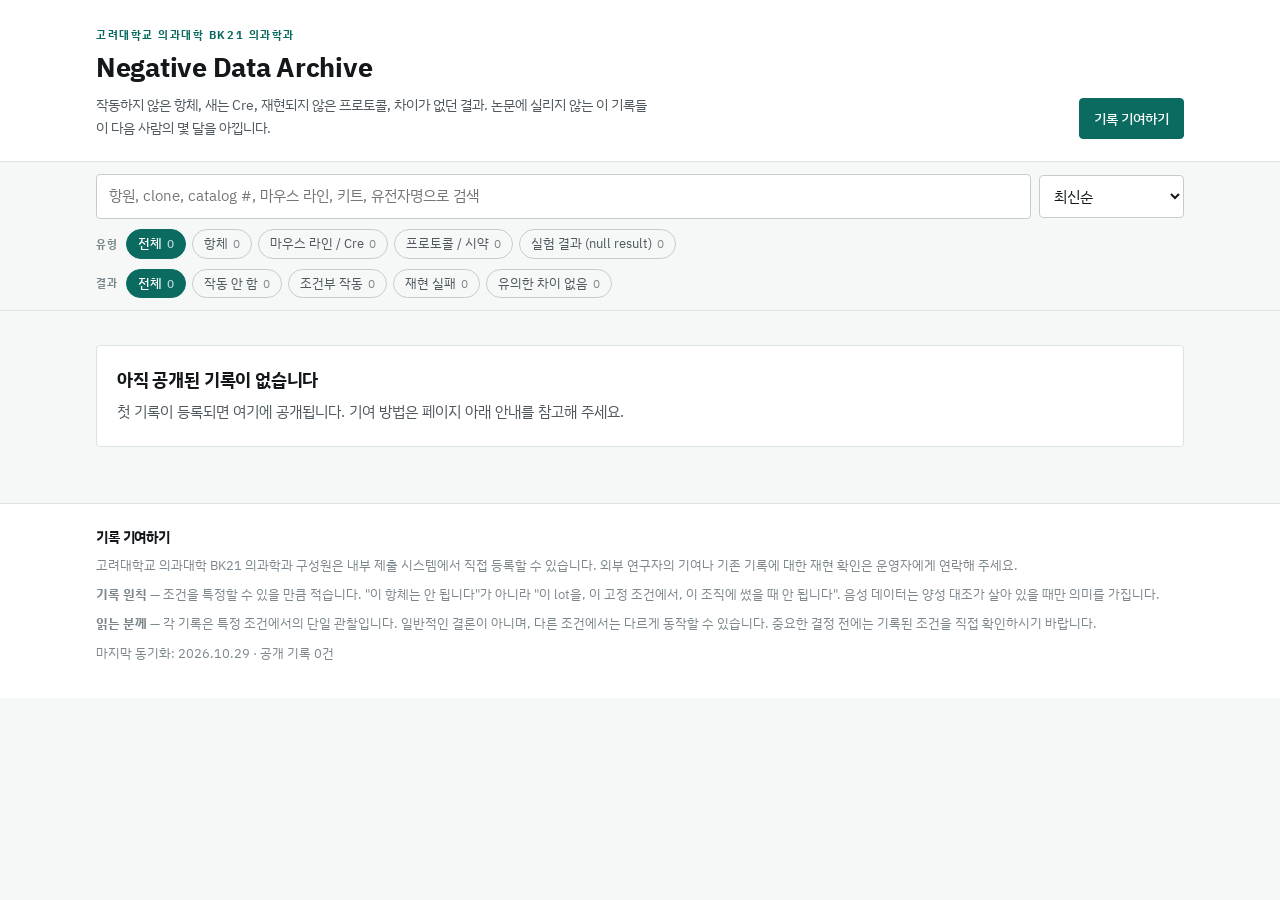
==== docs/index.html @ 5bdd2f7e "Add negative data archive: submission app, public site, sync script 고려대 의과대학 BK21 의과학과 음성 데이터 아카이브의 " ====
<!doctype html>
<html lang="ko">
<head>
<meta charset="utf-8">
<meta name="viewport" content="width=device-width,initial-scale=1,viewport-fit=cover">
<title>Negative Data Archive — 고려대학교 의과대학 BK21 의과학과</title>
<meta name="description" content="작동하지 않은 항체, 새는 Cre 라인, 재현되지 않은 프로토콜, 유의한 차이가 없던 결과. 논문에 실리지 않는 생명과학 음성 데이터를 조건과 함께 공개 기록합니다.">
<meta property="og:title" content="Negative Data Archive">
<meta property="og:description" content="논문에 실리지 않는 생명과학 음성 데이터를 조건과 함께 공개 기록합니다. 고려대학교 의과대학 BK21 의과학과.">
<meta property="og:type" content="website">
<link rel="icon" href="data:image/svg+xml,%3Csvg xmlns='http://www.w3.org/2000/svg' viewBox='0 0 32 32'%3E%3Crect width='32' height='32' rx='5' fill='%230C6B61'/%3E%3Cpath d='M8 11h16M8 16h16M8 21h9' stroke='white' stroke-width='2.4' stroke-linecap='round'/%3E%3C/svg%3E">
<link rel="preconnect" href="https://fonts.gstatic.com" crossorigin>
<link rel="stylesheet" href="https://fonts.googleapis.com/css2?family=IBM+Plex+Mono:wght@400;500&family=IBM+Plex+Sans+KR:wght@400;500;700&display=swap">
<style>
/* Layout: sticky filter rail over a dense record index; a record detail
   replaces the index in place and owns a #hash so it can be cited. */
:root{
  --paper:#F6F8F8; --surface:#FFFFFF; --surface-2:#EFF3F3;
  --ink:#14181B; --ink-2:#4E585E; --ink-3:#7C878D;
  --line:#DCE3E4; --line-2:#C3CDCF;
  --accent:#0C6B61; --accent-ink:#FFFFFF; --accent-soft:#E0EFEC;
  --o-dead:#AE3119; --o-cond:#9A6500; --o-repro:#65479A; --o-nodiff:#36689E;
  --o-dead-soft:#F7E6E2; --o-cond-soft:#F7EEDC; --o-repro-soft:#EDE8F7; --o-nodiff-soft:#E3ECF5;
  --sans:"IBM Plex Sans KR","Apple SD Gothic Neo","Noto Sans KR",system-ui,sans-serif;
  --mono:"IBM Plex Mono",ui-monospace,SFMono-Regular,Menlo,monospace;
  --gut-l:max(16px,env(safe-area-inset-left,0px));
  --gut-r:max(16px,env(safe-area-inset-right,0px));
  color-scheme:light;
}
@media (prefers-color-scheme: dark){
  :root:not([data-theme="light"]){
    --paper:#111517; --surface:#181D1F; --surface-2:#1F2528;
    --ink:#E7ECED; --ink-2:#9BA6AB; --ink-3:#77838A;
    --line:#2A3135; --line-2:#3A4348;
    --accent:#4FB5A6; --accent-ink:#0B1A18; --accent-soft:#16312D;
    --o-dead:#E5836C; --o-cond:#D4A449; --o-repro:#A890DD; --o-nodiff:#79A9DB;
    --o-dead-soft:#32201C; --o-cond-soft:#302715; --o-repro-soft:#272036; --o-nodiff-soft:#1C2731;
    color-scheme:dark;
  }
}
:root[data-theme="dark"]{
  --paper:#111517; --surface:#181D1F; --surface-2:#1F2528;
  --ink:#E7ECED; --ink-2:#9BA6AB; --ink-3:#77838A;
  --line:#2A3135; --line-2:#3A4348;
  --accent:#4FB5A6; --accent-ink:#0B1A18; --accent-soft:#16312D;
  --o-dead:#E5836C; --o-cond:#D4A449; --o-repro:#A890DD; --o-nodiff:#79A9DB;
  --o-dead-soft:#32201C; --o-cond-soft:#302715; --o-repro-soft:#272036; --o-nodiff-soft:#1C2731;
  color-scheme:dark;
}

*{box-sizing:border-box}
html,body{margin:0}
img{max-width:100%}
[hidden]{display:none!important}
body{
  background:var(--paper); color:var(--ink);
  font-family:var(--sans); font-size:15px; line-height:1.65;
  -webkit-font-smoothing:antialiased;
}
h1,h2,h3{margin:0;text-wrap:balance;line-height:1.3;font-weight:700;letter-spacing:-0.01em}
p{margin:0}
button,input,select{font:inherit;color:inherit}
a{color:var(--accent)}
:focus-visible{outline:2px solid var(--accent);outline-offset:2px;border-radius:3px}
.wrap{width:100%;max-width:1120px;margin-inline:auto;padding-left:var(--gut-l);padding-right:var(--gut-r)}
.mono{font-family:var(--mono);font-size:0.92em;letter-spacing:-0.01em}
.tnum{font-variant-numeric:tabular-nums}

.masthead{background:var(--surface);border-bottom:1px solid var(--line)}
.masthead .wrap{padding-block:26px 22px;display:flex;flex-wrap:wrap;gap:18px;align-items:flex-end;justify-content:space-between}
.brand{min-width:0;max-width:62ch}
.eyebrow{font-size:11px;letter-spacing:0.14em;text-transform:uppercase;color:var(--accent);font-weight:700}
.masthead h1{font-size:27px;margin-top:6px}
.tagline{color:var(--ink-2);font-size:14px;margin-top:8px}
.mast-actions{display:flex;gap:8px;flex-wrap:wrap;align-items:center}

.btn{border:1px solid var(--line-2);background:var(--surface);color:var(--ink);
  padding:8px 14px;border-radius:4px;cursor:pointer;font-weight:500;font-size:14px;
  text-decoration:none;display:inline-block;transition:background .12s ease}
.btn:hover{background:var(--surface-2)}
.btn-primary{background:var(--accent);border-color:var(--accent);color:var(--accent-ink)}
.btn-primary:hover{filter:brightness(1.08);background:var(--accent)}

.toolbar{position:sticky;top:0;z-index:30;background:var(--paper);border-bottom:1px solid var(--line)}
.toolbar .wrap{padding-block:12px}
.search-row{display:flex;gap:8px;align-items:center}
#q{flex:1;min-width:0;padding:9px 12px;border:1px solid var(--line-2);border-radius:4px;background:var(--surface)}
#sort{padding:9px 10px;border:1px solid var(--line-2);border-radius:4px;background:var(--surface)}
.chiprow{display:flex;gap:6px;flex-wrap:wrap;margin-top:10px;align-items:center}
.chiprow .rowlabel{font-size:11px;letter-spacing:.1em;text-transform:uppercase;color:var(--ink-3);font-weight:700;margin-right:2px}
.chip{border:1px solid var(--line-2);background:transparent;color:var(--ink-2);
  padding:4px 11px;border-radius:999px;cursor:pointer;font-size:13px;line-height:1.5}
.chip[aria-pressed="true"]{background:var(--accent);border-color:var(--accent);color:var(--accent-ink);font-weight:500}
.chip .n{font-variant-numeric:tabular-nums;opacity:.7;margin-left:5px;font-size:12px}

main{padding-block:22px 56px}
.counts{color:var(--ink-3);font-size:13px;margin-bottom:12px}
.list{list-style:none;margin:0;padding:0;display:grid;gap:10px}
.card{position:relative;background:var(--surface);border:1px solid var(--line);
  border-radius:4px;padding:14px 16px 14px 20px;cursor:pointer;min-width:0;transition:border-color .12s ease}
.card:hover{border-color:var(--line-2)}
.card::before{content:"";position:absolute;left:0;top:-1px;bottom:-1px;width:4px;border-radius:4px 0 0 4px;background:var(--stripe,var(--line-2))}
.card-top{display:flex;gap:10px;align-items:baseline;flex-wrap:wrap}
.card h3{font-size:16px;min-width:0;flex:1}
.card .summary{color:var(--ink-2);font-size:14px;margin-top:6px;min-width:0}
.meta{display:flex;gap:8px;flex-wrap:wrap;align-items:center;margin-top:10px;font-size:12.5px;color:var(--ink-3)}
.meta .sep{color:var(--line-2)}
.tag{background:var(--surface-2);border:1px solid var(--line);border-radius:3px;padding:1px 7px;font-size:12px;color:var(--ink-2)}
.badge{font-size:12px;font-weight:500;padding:2px 9px;border-radius:3px;white-space:nowrap}
.b-type{background:var(--surface-2);color:var(--ink-2);border:1px solid var(--line)}
.o-dead{background:var(--o-dead-soft);color:var(--o-dead)}
.o-cond{background:var(--o-cond-soft);color:var(--o-cond)}
.o-repro{background:var(--o-repro-soft);color:var(--o-repro)}
.o-nodiff{background:var(--o-nodiff-soft);color:var(--o-nodiff)}
.confirms{color:var(--accent);font-weight:500}

.panel{background:var(--surface);border:1px solid var(--line);border-radius:4px;padding:22px 20px}
.panel h2{font-size:18px}
.panel p{color:var(--ink-2);margin-top:8px;max-width:62ch}

.detail{max-width:860px}
.backlink{background:none;border:0;color:var(--accent);cursor:pointer;padding:0;font-size:14px;font-weight:500;margin-bottom:14px}
.detail h2{font-size:23px;margin-top:10px}
.detail-badges{display:flex;gap:8px;flex-wrap:wrap;align-items:center}
.lede{font-size:16px;margin-top:14px;background:var(--accent-soft);border-left:3px solid var(--accent);padding:12px 14px;border-radius:0 3px 3px 0}
.dl{display:grid;grid-template-columns:minmax(120px,170px) 1fr;margin:0;border-top:1px solid var(--line)}
.dl>dt{padding:9px 12px 9px 0;border-bottom:1px solid var(--line);color:var(--ink-3);font-size:13px;font-weight:500}
.dl>dd{padding:9px 0 9px 12px;border-bottom:1px solid var(--line);margin:0;min-width:0;overflow-wrap:anywhere;white-space:pre-wrap}
.sec{margin-top:26px}
.sec h3{font-size:13px;letter-spacing:.1em;text-transform:uppercase;color:var(--ink-3);margin-bottom:10px}
.prose{white-space:pre-wrap;overflow-wrap:anywhere}
.shots{display:grid;gap:12px;grid-template-columns:repeat(auto-fit,minmax(220px,1fr))}
.shot{border:1px solid var(--line);border-radius:3px;overflow:hidden;background:var(--surface-2);min-width:0}
.shot img{display:block;width:100%;height:auto;max-height:520px;object-fit:contain;background:var(--surface-2)}
.shot figcaption{padding:7px 10px;font-size:12.5px;color:var(--ink-2);border-top:1px solid var(--line)}
.confirm-list{list-style:none;margin:0;padding:0;display:grid;gap:8px}
.confirm-list li{border:1px solid var(--line);border-radius:3px;padding:9px 12px;background:var(--surface);font-size:14px}
.confirm-list .who{color:var(--ink-3);font-size:12.5px}
.cite{background:var(--surface-2);border:1px solid var(--line);border-radius:3px;padding:11px 13px;font-family:var(--mono);font-size:12.5px;overflow-wrap:anywhere;color:var(--ink-2)}
.detail-actions{display:flex;gap:8px;flex-wrap:wrap;margin-top:26px;padding-top:18px;border-top:1px solid var(--line)}

footer{border-top:1px solid var(--line);background:var(--surface)}
footer .wrap{padding-block:24px 34px;font-size:13px;color:var(--ink-3)}
footer p+p{margin-top:8px}
footer h2{font-size:14px;color:var(--ink);margin-bottom:8px}
.skel{height:76px;border-radius:4px;background:var(--surface);border:1px solid var(--line)}
.notice{border:1px solid var(--line);border-left:3px solid var(--o-cond);background:var(--surface);border-radius:0 3px 3px 0;padding:11px 14px;font-size:13.5px;color:var(--ink-2);margin-bottom:16px}

@media (max-width:620px){
  .masthead h1{font-size:22px}
  .dl{grid-template-columns:1fr}
  .dl>dt{padding-bottom:0;border-bottom:0}
  .dl>dd{padding-left:0;padding-top:2px}
}
@media (prefers-reduced-motion: reduce){*{transition:none!important}}
</style>
</head>
<body>

<header class="masthead">
  <div class="wrap">
    <div class="brand">
      <div class="eyebrow">고려대학교 의과대학 BK21 의과학과</div>
      <h1>Negative Data Archive</h1>
      <p class="tagline">작동하지 않은 항체, 새는 Cre, 재현되지 않은 프로토콜, 차이가 없던 결과. 논문에 실리지 않는 이 기록들이 다음 사람의 몇 달을 아낍니다.</p>
    </div>
    <div class="mast-actions">
      <a class="btn btn-primary" id="contribute" href="#contribute-info">기록 기여하기</a>
    </div>
  </div>
</header>

<div class="toolbar" id="toolbar">
  <div class="wrap">
    <div class="search-row">
      <input id="q" type="search" placeholder="항원, clone, catalog #, 마우스 라인, 키트, 유전자명으로 검색" autocomplete="off">
      <select id="sort" aria-label="정렬">
        <option value="new">최신순</option>
        <option value="confirm">재현 확인 많은 순</option>
        <option value="title">제목순</option>
      </select>
    </div>
    <div class="chiprow" id="type-chips"><span class="rowlabel">유형</span></div>
    <div class="chiprow" id="outcome-chips"><span class="rowlabel">결과</span></div>
  </div>
</div>

<main>
  <div class="wrap">
    <section id="view-browse">
      <div id="notice-slot"></div>
      <p class="counts" id="counts"></p>
      <ul class="list" id="list"><li class="skel"></li><li class="skel"></li><li class="skel"></li></ul>
      <div id="empty" hidden></div>
    </section>
    <section id="view-detail" class="detail" hidden></section>
  </div>
</main>

<footer>
  <div class="wrap" id="contribute-info">
    <h2>기록 기여하기</h2>
    <p>고려대학교 의과대학 BK21 의과학과 구성원은 내부 제출 시스템에서 직접 등록할 수 있습니다. 외부 연구자의 기여나 기존 기록에 대한 재현 확인은 운영자에게 연락해 주세요.</p>
    <p><strong>기록 원칙</strong> — 조건을 특정할 수 있을 만큼 적습니다. "이 항체는 안 됩니다"가 아니라 "이 lot을, 이 고정 조건에서, 이 조직에 썼을 때 안 됩니다". 음성 데이터는 양성 대조가 살아 있을 때만 의미를 가집니다.</p>
    <p><strong>읽는 분께</strong> — 각 기록은 특정 조건에서의 단일 관찰입니다. 일반적인 결론이 아니며, 다른 조건에서는 다르게 동작할 수 있습니다. 중요한 결정 전에는 기록된 조건을 직접 확인하시기 바랍니다.</p>
    <p id="synced"></p>
  </div>
</footer>

<script>
"use strict";

/* Field schema. Must stay in step with the submission app; the sync script
   writes records straight through, so a field added there appears here only
   once its label is listed below. */

const OUTCOMES = {
  dead:   { label: "작동 안 함",      cls: "o-dead",   stripe: "var(--o-dead)" },
  cond:   { label: "조건부 작동",     cls: "o-cond",   stripe: "var(--o-cond)" },
  repro:  { label: "재현 실패",       cls: "o-repro",  stripe: "var(--o-repro)" },
  nodiff: { label: "유의한 차이 없음", cls: "o-nodiff", stripe: "var(--o-nodiff)" },
};

const TYPES = {
  antibody: { label: "항체", fields: [
    ["target", "표적 항원 / 단백질"], ["vendor", "제조사"], ["catalog", "Catalog #", 1],
    ["clone", "Clone", 1], ["lot", "Lot #", 1], ["hostIso", "Host / Isotype"],
    ["conjugate", "Conjugate / Fluorophore"], ["application", "적용 (Application)"],
    ["dilution", "시험한 희석배수", 1], ["fixation", "고정 조건"],
    ["retrieval", "항원 부활 (Antigen retrieval)"], ["block", "Blocking / Permeabilization"],
    ["posControl", "양성 대조"],
  ]},
  mouse: { label: "마우스 라인 / Cre", fields: [
    ["lineName", "라인 통칭"], ["nomenclature", "공식 명명 (Nomenclature)", 1], ["stockId", "Stock / MGI ID", 1],
    ["background", "배경 계통"], ["driver", "Driver 종류"], ["reporter", "교배한 Reporter / floxed allele"],
    ["induction", "유도 조건"], ["efficiency", "Recombination 효율"], ["leak", "Leaky 발현 부위 / 시점"],
    ["genotyping", "유전형 판정 문제"], ["pheno", "배경 표현형"],
  ]},
  protocol: { label: "프로토콜 / 시약", fields: [
    ["procedure", "프로토콜 / 수기 이름"], ["kitVendor", "키트 / 시약 제조사"], ["kitCatalog", "Catalog / Lot #", 1],
    ["sourceRef", "따른 원 프로토콜 출처"], ["failedStep", "실패한 단계"],
    ["conditions", "시험한 조건 범위"], ["alternative", "대안 / 해결 조건"],
  ]},
  null_result: { label: "실험 결과 (null result)", fields: [
    ["hypothesis", "검정한 가설"], ["model", "모델 / 계통"], ["intervention", "처치 / 비교군"],
    ["readout", "측정 지표 / 방법"], ["groups", "군 구성과 n수", 1], ["statTest", "통계 검정"],
    ["statResult", "검정 결과", 1], ["powerNote", "검정력 / 해석상 한계"],
  ]},
};

const COMMON = [["species", "종 / 세포"], ["tissue", "조직 / 시료"]];

const state = { records: [], ready: false, q: "", type: "all", outcome: "all", sort: "new", current: null };

const $ = (s, r = document) => r.querySelector(s);
const el = (tag, cls, text) => {
  const n = document.createElement(tag);
  if (cls) n.className = cls;
  if (text != null) n.textContent = text;
  return n;
};
function fmtDate(iso) {
  if (!iso) return "";
  const d = new Date(iso);
  if (isNaN(d)) return "";
  return d.getFullYear() + "." + String(d.getMonth() + 1).padStart(2, "0") + "." + String(d.getDate()).padStart(2, "0");
}

buildChips();
wireToolbar();
load();

async function load() {
  try {
    const res = await fetch("data/records.json", { cache: "no-cache" });
    if (!res.ok) throw new Error("HTTP " + res.status);
    const payload = await res.json();
    state.records = Array.isArray(payload.records) ? payload.records : [];
    state.ready = true;
    if (payload.generatedAt) {
      $("#synced").textContent = "마지막 동기화: " + fmtDate(payload.generatedAt) + " · 공개 기록 " + state.records.length + "건";
    }
    render();
    openFromHash();
  } catch (e) {
    state.ready = true;
    state.records = [];
    render();
    const slot = $("#notice-slot");
    slot.innerHTML = "";
    slot.appendChild(el("div", "notice", "기록을 불러오지 못했습니다. 잠시 후 새로고침해 주세요."));
  }
}

function buildChips() {
  const mk = (row, key, val, label) => {
    const b = el("button", "chip");
    b.type = "button";
    b.dataset.key = key;
    b.dataset.val = val;
    b.setAttribute("aria-pressed", String(val === "all"));
    b.appendChild(el("span", null, label));
    b.appendChild(el("span", "n", ""));
    row.appendChild(b);
  };
  mk($("#type-chips"), "type", "all", "전체");
  Object.keys(TYPES).forEach((k) => mk($("#type-chips"), "type", k, TYPES[k].label));
  mk($("#outcome-chips"), "outcome", "all", "전체");
  Object.keys(OUTCOMES).forEach((k) => mk($("#outcome-chips"), "outcome", k, OUTCOMES[k].label));
}

function wireToolbar() {
  $("#q").addEventListener("input", (e) => { state.q = e.target.value.trim().toLowerCase(); render(); });
  $("#sort").addEventListener("change", (e) => { state.sort = e.target.value; render(); });
  document.addEventListener("click", (e) => {
    const chip = e.target.closest(".chip");
    if (!chip) return;
    state[chip.dataset.key] = chip.dataset.val;
    closeDetail();
    render();
  });
  window.addEventListener("hashchange", openFromHash);
}

function haystack(r) {
  if (r._hay) return r._hay;
  const parts = [];
  Object.keys(r).forEach((k) => {
    if (k === "images" || k === "_hay" || k === "confirms") return;
    const v = r[k];
    if (typeof v === "string") parts.push(v);
    else if (Array.isArray(v)) parts.push(v.filter((x) => typeof x === "string").join(" "));
  });
  r._hay = parts.join(" \u0001 ").toLowerCase();
  return r._hay;
}

function filtered() {
  let out = state.records.filter((r) => {
    if (state.type !== "all" && r.type !== state.type) return false;
    if (state.outcome !== "all" && r.outcome !== state.outcome) return false;
    if (state.q && haystack(r).indexOf(state.q) === -1) return false;
    return true;
  });
  if (state.sort === "confirm") out = out.slice().sort((a, b) => (b.confirmCount || 0) - (a.confirmCount || 0));
  else if (state.sort === "title") out = out.slice().sort((a, b) => String(a.title).localeCompare(String(b.title), "ko"));
  return out;
}

function render() {
  document.querySelectorAll(".chip").forEach((c) => {
    c.setAttribute("aria-pressed", String(state[c.dataset.key] === c.dataset.val));
    const key = c.dataset.key, v = c.dataset.val;
    const count = v === "all" ? state.records.length : state.records.filter((r) => r[key] === v).length;
    c.querySelector(".n").textContent = state.ready ? count : "";
  });
  if (!state.ready) return;

  const rows = filtered();
  const list = $("#list"), empty = $("#empty");
  list.innerHTML = "";
  empty.innerHTML = "";
  $("#counts").textContent = state.records.length === 0 ? "" : rows.length + "건 표시 (전체 " + state.records.length + "건)";

  if (state.records.length === 0) {
    empty.hidden = false;
    const p = el("div", "panel");
    p.appendChild(el("h2", null, "아직 공개된 기록이 없습니다"));
    p.appendChild(el("p", null, "첫 기록이 등록되면 여기에 공개됩니다. 기여 방법은 페이지 아래 안내를 참고해 주세요."));
    empty.appendChild(p);
    return;
  }
  if (rows.length === 0) {
    empty.hidden = false;
    const p = el("div", "panel");
    p.appendChild(el("h2", null, "조건에 맞는 기록이 없습니다"));
    p.appendChild(el("p", null, "검색어나 필터를 넓혀 보세요."));
    empty.appendChild(p);
    return;
  }
  empty.hidden = true;
  rows.forEach((r) => list.appendChild(card(r)));
}

function card(r) {
  const o = OUTCOMES[r.outcome] || OUTCOMES.dead;
  const li = el("li", "card");
  li.style.setProperty("--stripe", o.stripe);
  li.tabIndex = 0;
  li.setAttribute("role", "button");

  const top = el("div", "card-top");
  top.appendChild(el("h3", null, r.title || "(제목 없음)"));
  top.appendChild(el("span", "badge " + o.cls, o.label));
  li.appendChild(top);
  if (r.summary) li.appendChild(el("p", "summary", r.summary));

  const meta = el("div", "meta");
  meta.appendChild(el("span", "badge b-type", (TYPES[r.type] || {}).label || r.type));
  const key = keyLine(r);
  if (key) meta.appendChild(el("span", "mono", key));
  meta.appendChild(el("span", "sep", "·"));
  meta.appendChild(el("span", null, (r.submitterLab || "") + (r.submitterName ? " " + r.submitterName : "")));
  meta.appendChild(el("span", "sep", "·"));
  meta.appendChild(el("span", "tnum", fmtDate(r.createdAt)));
  if (r.confirmCount) {
    meta.appendChild(el("span", "sep", "·"));
    meta.appendChild(el("span", "confirms tnum", "재현 확인 " + r.confirmCount));
  }
  (r.tags || []).slice(0, 4).forEach((t) => meta.appendChild(el("span", "tag", t)));
  li.appendChild(meta);

  const open = () => { location.hash = r.id; };
  li.addEventListener("click", open);
  li.addEventListener("keydown", (e) => { if (e.key === "Enter" || e.key === " ") { e.preventDefault(); open(); } });
  return li;
}

function keyLine(r) {
  if (r.type === "antibody") return [r.target, r.clone, r.catalog].filter(Boolean).join(" · ");
  if (r.type === "mouse") return [r.lineName, r.stockId].filter(Boolean).join(" · ");
  if (r.type === "protocol") return [r.procedure, r.kitCatalog].filter(Boolean).join(" · ");
  if (r.type === "null_result") return r.groups || "";
  return "";
}

/* ---- detail, addressed by #id so a single record can be cited ---- */

function openFromHash() {
  const id = decodeURIComponent((location.hash || "").replace(/^#/, ""));
  if (!id || id === "contribute-info") { closeDetail(false); return; }
  const r = state.records.find((x) => x.id === id);
  if (!r) { closeDetail(false); return; }
  openDetail(r);
}

function closeDetail(clearHash) {
  state.current = null;
  $("#view-detail").hidden = true;
  $("#view-browse").hidden = false;
  $("#toolbar").hidden = false;
  if (clearHash !== false && location.hash) history.pushState("", document.title, location.pathname + location.search);
}

function openDetail(r) {
  state.current = r.id;
  const root = $("#view-detail");
  root.innerHTML = "";
  $("#view-browse").hidden = true;
  $("#toolbar").hidden = true;
  root.hidden = false;
  window.scrollTo({ top: 0, behavior: "auto" });
  document.title = r.title + " — Negative Data Archive";

  const back = el("button", "backlink", "← 목록으로");
  back.addEventListener("click", () => { document.title = "Negative Data Archive — 고려대학교 의과대학 BK21 의과학과"; closeDetail(); render(); });
  root.appendChild(back);

  const o = OUTCOMES[r.outcome] || OUTCOMES.dead;
  const badges = el("div", "detail-badges");
  badges.appendChild(el("span", "badge b-type", (TYPES[r.type] || {}).label || r.type));
  badges.appendChild(el("span", "badge " + o.cls, o.label));
  root.appendChild(badges);
  root.appendChild(el("h2", null, r.title || "(제목 없음)"));
  if (r.summary) root.appendChild(el("p", "lede", r.summary));

  const dl = el("dl", "dl");
  const push = (label, val, mono) => {
    if (!val || (Array.isArray(val) && !val.length)) return;
    dl.appendChild(el("dt", null, label));
    dl.appendChild(el("dd", mono ? "mono" : null, Array.isArray(val) ? val.join(", ") : val));
  };
  ((TYPES[r.type] || {}).fields || []).forEach(([k, label, mono]) => push(label, r[k], mono));
  COMMON.forEach(([k, label]) => push(label, r[k]));
  if (dl.children.length) {
    const s = el("div", "sec");
    s.appendChild(el("h3", null, "조건"));
    s.appendChild(dl);
    root.appendChild(s);
  }

  [["상세 기록", r.detail], ["시도한 조건", r.tried], ["해결 / 대안", r.resolution], ["참고 문헌 / 링크", r.refs]].forEach(([h, v]) => {
    if (!v) return;
    const s = el("div", "sec");
    s.appendChild(el("h3", null, h));
    s.appendChild(el("p", "prose", v));
    root.appendChild(s);
  });

  if ((r.images || []).length) {
    const s = el("div", "sec");
    s.appendChild(el("h3", null, "첨부 데이터"));
    const g = el("div", "shots");
    (r.images || []).forEach((im) => {
      if (!im.file) return;
      const fig = el("figure", "shot");
      const img = el("img");
      img.src = "data/" + im.file;
      img.alt = im.caption || "첨부 데이터";
      img.loading = "lazy";
      fig.appendChild(img);
      if (im.caption) fig.appendChild(el("figcaption", null, im.caption));
      g.appendChild(fig);
    });
    s.appendChild(g);
    root.appendChild(s);
  }

  const prov = el("div", "sec");
  prov.appendChild(el("h3", null, "제출"));
  const pdl = el("dl", "dl");
  const p2 = (a, b) => { if (!b) return; pdl.appendChild(el("dt", null, a)); pdl.appendChild(el("dd", null, b)); };
  p2("제출자", (r.submitterName || "") + (r.submitterLab ? " · " + r.submitterLab : ""));
  p2("등록일", fmtDate(r.createdAt));
  if (r.updatedAt && r.updatedAt !== r.createdAt) p2("최종 수정", fmtDate(r.updatedAt));
  prov.appendChild(pdl);
  root.appendChild(prov);

  const cs = el("div", "sec");
  cs.appendChild(el("h3", null, "재현 확인 " + (r.confirmCount || 0) + "건"));
  if ((r.confirms || []).length) {
    const ul = el("ul", "confirm-list");
    (r.confirms || []).forEach((c) => {
      const li = el("li");
      if (c.note) li.appendChild(el("div", "prose", c.note));
      li.appendChild(el("div", "who", (c.name || "") + (c.lab ? " · " + c.lab : "") + " · " + fmtDate(c.at)));
      ul.appendChild(li);
    });
    cs.appendChild(ul);
  } else {
    cs.appendChild(el("p", "prose", r.confirmCount ? "확인한 연구실의 상세 기록은 공개되지 않았습니다." : "아직 다른 연구실의 재현 확인이 없습니다."));
  }
  root.appendChild(cs);

  const cite = el("div", "sec");
  cite.appendChild(el("h3", null, "인용"));
  const citeText = "Negative Data Archive, 고려대학교 의과대학 BK21 의과학과. 「" + (r.title || "") + "」, "
    + (r.submitterName || "") + (r.submitterLab ? " (" + r.submitterLab + ")" : "") + ", " + fmtDate(r.createdAt)
    + ". " + location.origin + location.pathname + "#" + r.id + " (조회 " + fmtDate(new Date().toISOString()) + ")";
  cite.appendChild(el("div", "cite", citeText));
  root.appendChild(cite);

  const actions = el("div", "detail-actions");
  const copy = el("button", "btn", "요약 복사");
  copy.addEventListener("click", () => copySummary(r, copy));
  actions.appendChild(copy);
  const link = el("button", "btn", "링크 복사");
  link.addEventListener("click", async () => {
    try {
      await navigator.clipboard.writeText(location.origin + location.pathname + "#" + r.id);
      link.textContent = "복사했습니다";
      setTimeout(() => { link.textContent = "링크 복사"; }, 1800);
    } catch (e) { link.textContent = "복사하지 못했습니다"; }
  });
  actions.appendChild(link);
  const citeBtn = el("button", "btn", "인용 복사");
  citeBtn.addEventListener("click", async () => {
    try {
      await navigator.clipboard.writeText(citeText);
      citeBtn.textContent = "복사했습니다";
      setTimeout(() => { citeBtn.textContent = "인용 복사"; }, 1800);
    } catch (e) { citeBtn.textContent = "복사하지 못했습니다"; }
  });
  actions.appendChild(citeBtn);
  root.appendChild(actions);
}

async function copySummary(r, btn) {
  const lines = [];
  lines.push("[" + ((TYPES[r.type] || {}).label || r.type) + " / " + ((OUTCOMES[r.outcome] || {}).label || "") + "] " + r.title);
  if (r.summary) lines.push(r.summary);
  lines.push("");
  ((TYPES[r.type] || {}).fields || []).concat(COMMON).forEach(([k, label]) => {
    const v = r[k];
    if (v && (!Array.isArray(v) || v.length)) lines.push("- " + label + ": " + (Array.isArray(v) ? v.join(", ") : v));
  });
  if (r.detail) lines.push("", "상세: " + r.detail);
  if (r.tried) lines.push("", "시도한 조건: " + r.tried);
  if (r.resolution) lines.push("", "대안: " + r.resolution);
  if (r.refs) lines.push("", "참고: " + r.refs);
  lines.push("", "제출: " + (r.submitterName || "") + " (" + (r.submitterLab || "") + ") " + fmtDate(r.createdAt));
  lines.push(location.origin + location.pathname + "#" + r.id);
  const text = lines.join("\n");
  try {
    await navigator.clipboard.writeText(text);
    btn.textContent = "복사했습니다";
    setTimeout(() => { btn.textContent = "요약 복사"; }, 1800);
  } catch (e) {
    btn.textContent = "복사하지 못했습니다";
  }
}
</script>
</body>
</html>
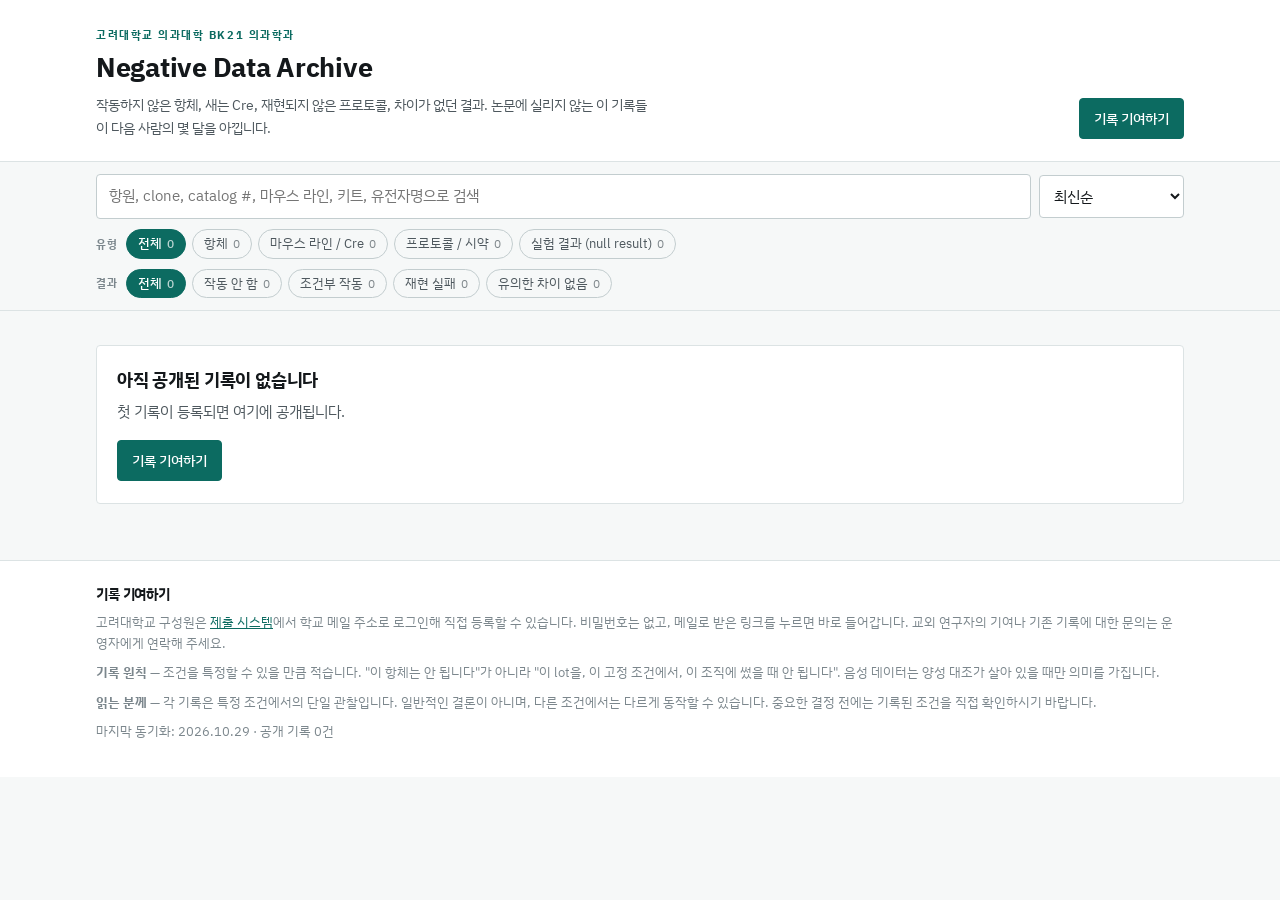
==== commit b8d3a038: "Move submission from Claude Artifact to Supabase Artifact 제출 경로는 교수 연구실 Claude 조직 멤버십을 요구해 고려대 구성원 전" ====
--- a/docs/index.html
+++ b/docs/index.html
@@ -11,149 +11,7 @@
 <link rel="icon" href="data:image/svg+xml,%3Csvg xmlns='http://www.w3.org/2000/svg' viewBox='0 0 32 32'%3E%3Crect width='32' height='32' rx='5' fill='%230C6B61'/%3E%3Cpath d='M8 11h16M8 16h16M8 21h9' stroke='white' stroke-width='2.4' stroke-linecap='round'/%3E%3C/svg%3E">
 <link rel="preconnect" href="https://fonts.gstatic.com" crossorigin>
 <link rel="stylesheet" href="https://fonts.googleapis.com/css2?family=IBM+Plex+Mono:wght@400;500&family=IBM+Plex+Sans+KR:wght@400;500;700&display=swap">
-<style>
-/* Layout: sticky filter rail over a dense record index; a record detail
-   replaces the index in place and owns a #hash so it can be cited. */
-:root{
-  --paper:#F6F8F8; --surface:#FFFFFF; --surface-2:#EFF3F3;
-  --ink:#14181B; --ink-2:#4E585E; --ink-3:#7C878D;
-  --line:#DCE3E4; --line-2:#C3CDCF;
-  --accent:#0C6B61; --accent-ink:#FFFFFF; --accent-soft:#E0EFEC;
-  --o-dead:#AE3119; --o-cond:#9A6500; --o-repro:#65479A; --o-nodiff:#36689E;
-  --o-dead-soft:#F7E6E2; --o-cond-soft:#F7EEDC; --o-repro-soft:#EDE8F7; --o-nodiff-soft:#E3ECF5;
-  --sans:"IBM Plex Sans KR","Apple SD Gothic Neo","Noto Sans KR",system-ui,sans-serif;
-  --mono:"IBM Plex Mono",ui-monospace,SFMono-Regular,Menlo,monospace;
-  --gut-l:max(16px,env(safe-area-inset-left,0px));
-  --gut-r:max(16px,env(safe-area-inset-right,0px));
-  color-scheme:light;
-}
-@media (prefers-color-scheme: dark){
-  :root:not([data-theme="light"]){
-    --paper:#111517; --surface:#181D1F; --surface-2:#1F2528;
-    --ink:#E7ECED; --ink-2:#9BA6AB; --ink-3:#77838A;
-    --line:#2A3135; --line-2:#3A4348;
-    --accent:#4FB5A6; --accent-ink:#0B1A18; --accent-soft:#16312D;
-    --o-dead:#E5836C; --o-cond:#D4A449; --o-repro:#A890DD; --o-nodiff:#79A9DB;
-    --o-dead-soft:#32201C; --o-cond-soft:#302715; --o-repro-soft:#272036; --o-nodiff-soft:#1C2731;
-    color-scheme:dark;
-  }
-}
-:root[data-theme="dark"]{
-  --paper:#111517; --surface:#181D1F; --surface-2:#1F2528;
-  --ink:#E7ECED; --ink-2:#9BA6AB; --ink-3:#77838A;
-  --line:#2A3135; --line-2:#3A4348;
-  --accent:#4FB5A6; --accent-ink:#0B1A18; --accent-soft:#16312D;
-  --o-dead:#E5836C; --o-cond:#D4A449; --o-repro:#A890DD; --o-nodiff:#79A9DB;
-  --o-dead-soft:#32201C; --o-cond-soft:#302715; --o-repro-soft:#272036; --o-nodiff-soft:#1C2731;
-  color-scheme:dark;
-}
-
-*{box-sizing:border-box}
-html,body{margin:0}
-img{max-width:100%}
-[hidden]{display:none!important}
-body{
-  background:var(--paper); color:var(--ink);
-  font-family:var(--sans); font-size:15px; line-height:1.65;
-  -webkit-font-smoothing:antialiased;
-}
-h1,h2,h3{margin:0;text-wrap:balance;line-height:1.3;font-weight:700;letter-spacing:-0.01em}
-p{margin:0}
-button,input,select{font:inherit;color:inherit}
-a{color:var(--accent)}
-:focus-visible{outline:2px solid var(--accent);outline-offset:2px;border-radius:3px}
-.wrap{width:100%;max-width:1120px;margin-inline:auto;padding-left:var(--gut-l);padding-right:var(--gut-r)}
-.mono{font-family:var(--mono);font-size:0.92em;letter-spacing:-0.01em}
-.tnum{font-variant-numeric:tabular-nums}
-
-.masthead{background:var(--surface);border-bottom:1px solid var(--line)}
-.masthead .wrap{padding-block:26px 22px;display:flex;flex-wrap:wrap;gap:18px;align-items:flex-end;justify-content:space-between}
-.brand{min-width:0;max-width:62ch}
-.eyebrow{font-size:11px;letter-spacing:0.14em;text-transform:uppercase;color:var(--accent);font-weight:700}
-.masthead h1{font-size:27px;margin-top:6px}
-.tagline{color:var(--ink-2);font-size:14px;margin-top:8px}
-.mast-actions{display:flex;gap:8px;flex-wrap:wrap;align-items:center}
-
-.btn{border:1px solid var(--line-2);background:var(--surface);color:var(--ink);
-  padding:8px 14px;border-radius:4px;cursor:pointer;font-weight:500;font-size:14px;
-  text-decoration:none;display:inline-block;transition:background .12s ease}
-.btn:hover{background:var(--surface-2)}
-.btn-primary{background:var(--accent);border-color:var(--accent);color:var(--accent-ink)}
-.btn-primary:hover{filter:brightness(1.08);background:var(--accent)}
-
-.toolbar{position:sticky;top:0;z-index:30;background:var(--paper);border-bottom:1px solid var(--line)}
-.toolbar .wrap{padding-block:12px}
-.search-row{display:flex;gap:8px;align-items:center}
-#q{flex:1;min-width:0;padding:9px 12px;border:1px solid var(--line-2);border-radius:4px;background:var(--surface)}
-#sort{padding:9px 10px;border:1px solid var(--line-2);border-radius:4px;background:var(--surface)}
-.chiprow{display:flex;gap:6px;flex-wrap:wrap;margin-top:10px;align-items:center}
-.chiprow .rowlabel{font-size:11px;letter-spacing:.1em;text-transform:uppercase;color:var(--ink-3);font-weight:700;margin-right:2px}
-.chip{border:1px solid var(--line-2);background:transparent;color:var(--ink-2);
-  padding:4px 11px;border-radius:999px;cursor:pointer;font-size:13px;line-height:1.5}
-.chip[aria-pressed="true"]{background:var(--accent);border-color:var(--accent);color:var(--accent-ink);font-weight:500}
-.chip .n{font-variant-numeric:tabular-nums;opacity:.7;margin-left:5px;font-size:12px}
-
-main{padding-block:22px 56px}
-.counts{color:var(--ink-3);font-size:13px;margin-bottom:12px}
-.list{list-style:none;margin:0;padding:0;display:grid;gap:10px}
-.card{position:relative;background:var(--surface);border:1px solid var(--line);
-  border-radius:4px;padding:14px 16px 14px 20px;cursor:pointer;min-width:0;transition:border-color .12s ease}
-.card:hover{border-color:var(--line-2)}
-.card::before{content:"";position:absolute;left:0;top:-1px;bottom:-1px;width:4px;border-radius:4px 0 0 4px;background:var(--stripe,var(--line-2))}
-.card-top{display:flex;gap:10px;align-items:baseline;flex-wrap:wrap}
-.card h3{font-size:16px;min-width:0;flex:1}
-.card .summary{color:var(--ink-2);font-size:14px;margin-top:6px;min-width:0}
-.meta{display:flex;gap:8px;flex-wrap:wrap;align-items:center;margin-top:10px;font-size:12.5px;color:var(--ink-3)}
-.meta .sep{color:var(--line-2)}
-.tag{background:var(--surface-2);border:1px solid var(--line);border-radius:3px;padding:1px 7px;font-size:12px;color:var(--ink-2)}
-.badge{font-size:12px;font-weight:500;padding:2px 9px;border-radius:3px;white-space:nowrap}
-.b-type{background:var(--surface-2);color:var(--ink-2);border:1px solid var(--line)}
-.o-dead{background:var(--o-dead-soft);color:var(--o-dead)}
-.o-cond{background:var(--o-cond-soft);color:var(--o-cond)}
-.o-repro{background:var(--o-repro-soft);color:var(--o-repro)}
-.o-nodiff{background:var(--o-nodiff-soft);color:var(--o-nodiff)}
-.confirms{color:var(--accent);font-weight:500}
-
-.panel{background:var(--surface);border:1px solid var(--line);border-radius:4px;padding:22px 20px}
-.panel h2{font-size:18px}
-.panel p{color:var(--ink-2);margin-top:8px;max-width:62ch}
-
-.detail{max-width:860px}
-.backlink{background:none;border:0;color:var(--accent);cursor:pointer;padding:0;font-size:14px;font-weight:500;margin-bottom:14px}
-.detail h2{font-size:23px;margin-top:10px}
-.detail-badges{display:flex;gap:8px;flex-wrap:wrap;align-items:center}
-.lede{font-size:16px;margin-top:14px;background:var(--accent-soft);border-left:3px solid var(--accent);padding:12px 14px;border-radius:0 3px 3px 0}
-.dl{display:grid;grid-template-columns:minmax(120px,170px) 1fr;margin:0;border-top:1px solid var(--line)}
-.dl>dt{padding:9px 12px 9px 0;border-bottom:1px solid var(--line);color:var(--ink-3);font-size:13px;font-weight:500}
-.dl>dd{padding:9px 0 9px 12px;border-bottom:1px solid var(--line);margin:0;min-width:0;overflow-wrap:anywhere;white-space:pre-wrap}
-.sec{margin-top:26px}
-.sec h3{font-size:13px;letter-spacing:.1em;text-transform:uppercase;color:var(--ink-3);margin-bottom:10px}
-.prose{white-space:pre-wrap;overflow-wrap:anywhere}
-.shots{display:grid;gap:12px;grid-template-columns:repeat(auto-fit,minmax(220px,1fr))}
-.shot{border:1px solid var(--line);border-radius:3px;overflow:hidden;background:var(--surface-2);min-width:0}
-.shot img{display:block;width:100%;height:auto;max-height:520px;object-fit:contain;background:var(--surface-2)}
-.shot figcaption{padding:7px 10px;font-size:12.5px;color:var(--ink-2);border-top:1px solid var(--line)}
-.confirm-list{list-style:none;margin:0;padding:0;display:grid;gap:8px}
-.confirm-list li{border:1px solid var(--line);border-radius:3px;padding:9px 12px;background:var(--surface);font-size:14px}
-.confirm-list .who{color:var(--ink-3);font-size:12.5px}
-.cite{background:var(--surface-2);border:1px solid var(--line);border-radius:3px;padding:11px 13px;font-family:var(--mono);font-size:12.5px;overflow-wrap:anywhere;color:var(--ink-2)}
-.detail-actions{display:flex;gap:8px;flex-wrap:wrap;margin-top:26px;padding-top:18px;border-top:1px solid var(--line)}
-
-footer{border-top:1px solid var(--line);background:var(--surface)}
-footer .wrap{padding-block:24px 34px;font-size:13px;color:var(--ink-3)}
-footer p+p{margin-top:8px}
-footer h2{font-size:14px;color:var(--ink);margin-bottom:8px}
-.skel{height:76px;border-radius:4px;background:var(--surface);border:1px solid var(--line)}
-.notice{border:1px solid var(--line);border-left:3px solid var(--o-cond);background:var(--surface);border-radius:0 3px 3px 0;padding:11px 14px;font-size:13.5px;color:var(--ink-2);margin-bottom:16px}
-
-@media (max-width:620px){
-  .masthead h1{font-size:22px}
-  .dl{grid-template-columns:1fr}
-  .dl>dt{padding-bottom:0;border-bottom:0}
-  .dl>dd{padding-left:0;padding-top:2px}
-}
-@media (prefers-reduced-motion: reduce){*{transition:none!important}}
-</style>
+<link rel="stylesheet" href="style.css">
 </head>
 <body>
 
@@ -165,7 +23,7 @@
       <p class="tagline">작동하지 않은 항체, 새는 Cre, 재현되지 않은 프로토콜, 차이가 없던 결과. 논문에 실리지 않는 이 기록들이 다음 사람의 몇 달을 아낍니다.</p>
     </div>
     <div class="mast-actions">
-      <a class="btn btn-primary" id="contribute" href="#contribute-info">기록 기여하기</a>
+      <a class="btn btn-primary" href="submit.html">기록 기여하기</a>
     </div>
   </div>
 </header>
@@ -200,55 +58,16 @@
 <footer>
   <div class="wrap" id="contribute-info">
     <h2>기록 기여하기</h2>
-    <p>고려대학교 의과대학 BK21 의과학과 구성원은 내부 제출 시스템에서 직접 등록할 수 있습니다. 외부 연구자의 기여나 기존 기록에 대한 재현 확인은 운영자에게 연락해 주세요.</p>
+    <p>고려대학교 구성원은 <a href="submit.html">제출 시스템</a>에서 학교 메일 주소로 로그인해 직접 등록할 수 있습니다. 비밀번호는 없고, 메일로 받은 링크를 누르면 바로 들어갑니다. 교외 연구자의 기여나 기존 기록에 대한 문의는 운영자에게 연락해 주세요.</p>
     <p><strong>기록 원칙</strong> — 조건을 특정할 수 있을 만큼 적습니다. "이 항체는 안 됩니다"가 아니라 "이 lot을, 이 고정 조건에서, 이 조직에 썼을 때 안 됩니다". 음성 데이터는 양성 대조가 살아 있을 때만 의미를 가집니다.</p>
     <p><strong>읽는 분께</strong> — 각 기록은 특정 조건에서의 단일 관찰입니다. 일반적인 결론이 아니며, 다른 조건에서는 다르게 동작할 수 있습니다. 중요한 결정 전에는 기록된 조건을 직접 확인하시기 바랍니다.</p>
     <p id="synced"></p>
   </div>
 </footer>
 
+<script src="schema.js"></script>
 <script>
 "use strict";
-
-/* Field schema. Must stay in step with the submission app; the sync script
-   writes records straight through, so a field added there appears here only
-   once its label is listed below. */
-
-const OUTCOMES = {
-  dead:   { label: "작동 안 함",      cls: "o-dead",   stripe: "var(--o-dead)" },
-  cond:   { label: "조건부 작동",     cls: "o-cond",   stripe: "var(--o-cond)" },
-  repro:  { label: "재현 실패",       cls: "o-repro",  stripe: "var(--o-repro)" },
-  nodiff: { label: "유의한 차이 없음", cls: "o-nodiff", stripe: "var(--o-nodiff)" },
-};
-
-const TYPES = {
-  antibody: { label: "항체", fields: [
-    ["target", "표적 항원 / 단백질"], ["vendor", "제조사"], ["catalog", "Catalog #", 1],
-    ["clone", "Clone", 1], ["lot", "Lot #", 1], ["hostIso", "Host / Isotype"],
-    ["conjugate", "Conjugate / Fluorophore"], ["application", "적용 (Application)"],
-    ["dilution", "시험한 희석배수", 1], ["fixation", "고정 조건"],
-    ["retrieval", "항원 부활 (Antigen retrieval)"], ["block", "Blocking / Permeabilization"],
-    ["posControl", "양성 대조"],
-  ]},
-  mouse: { label: "마우스 라인 / Cre", fields: [
-    ["lineName", "라인 통칭"], ["nomenclature", "공식 명명 (Nomenclature)", 1], ["stockId", "Stock / MGI ID", 1],
-    ["background", "배경 계통"], ["driver", "Driver 종류"], ["reporter", "교배한 Reporter / floxed allele"],
-    ["induction", "유도 조건"], ["efficiency", "Recombination 효율"], ["leak", "Leaky 발현 부위 / 시점"],
-    ["genotyping", "유전형 판정 문제"], ["pheno", "배경 표현형"],
-  ]},
-  protocol: { label: "프로토콜 / 시약", fields: [
-    ["procedure", "프로토콜 / 수기 이름"], ["kitVendor", "키트 / 시약 제조사"], ["kitCatalog", "Catalog / Lot #", 1],
-    ["sourceRef", "따른 원 프로토콜 출처"], ["failedStep", "실패한 단계"],
-    ["conditions", "시험한 조건 범위"], ["alternative", "대안 / 해결 조건"],
-  ]},
-  null_result: { label: "실험 결과 (null result)", fields: [
-    ["hypothesis", "검정한 가설"], ["model", "모델 / 계통"], ["intervention", "처치 / 비교군"],
-    ["readout", "측정 지표 / 방법"], ["groups", "군 구성과 n수", 1], ["statTest", "통계 검정"],
-    ["statResult", "검정 결과", 1], ["powerNote", "검정력 / 해석상 한계"],
-  ]},
-};
-
-const COMMON = [["species", "종 / 세포"], ["tissue", "조직 / 시료"]];
 
 const state = { records: [], ready: false, q: "", type: "all", outcome: "all", sort: "new", current: null };
 
@@ -259,12 +78,7 @@
   if (text != null) n.textContent = text;
   return n;
 };
-function fmtDate(iso) {
-  if (!iso) return "";
-  const d = new Date(iso);
-  if (isNaN(d)) return "";
-  return d.getFullYear() + "." + String(d.getMonth() + 1).padStart(2, "0") + "." + String(d.getDate()).padStart(2, "0");
-}
+const pageUrl = () => location.origin + location.pathname;
 
 buildChips();
 wireToolbar();
@@ -342,7 +156,7 @@
     if (state.q && haystack(r).indexOf(state.q) === -1) return false;
     return true;
   });
-  if (state.sort === "confirm") out = out.slice().sort((a, b) => (b.confirmCount || 0) - (a.confirmCount || 0));
+  if (state.sort === "confirm") out = out.slice().sort((a, b) => (b.confirm_count || 0) - (a.confirm_count || 0));
   else if (state.sort === "title") out = out.slice().sort((a, b) => String(a.title).localeCompare(String(b.title), "ko"));
   return out;
 }
@@ -366,7 +180,11 @@
     empty.hidden = false;
     const p = el("div", "panel");
     p.appendChild(el("h2", null, "아직 공개된 기록이 없습니다"));
-    p.appendChild(el("p", null, "첫 기록이 등록되면 여기에 공개됩니다. 기여 방법은 페이지 아래 안내를 참고해 주세요."));
+    p.appendChild(el("p", null, "첫 기록이 등록되면 여기에 공개됩니다."));
+    const a = el("a", "btn btn-primary", "기록 기여하기");
+    a.href = "submit.html";
+    a.style.marginTop = "16px";
+    p.appendChild(a);
     empty.appendChild(p);
     return;
   }
@@ -400,12 +218,12 @@
   const key = keyLine(r);
   if (key) meta.appendChild(el("span", "mono", key));
   meta.appendChild(el("span", "sep", "·"));
-  meta.appendChild(el("span", null, (r.submitterLab || "") + (r.submitterName ? " " + r.submitterName : "")));
+  meta.appendChild(el("span", null, (r.submitter_lab || "") + (r.submitter_name ? " " + r.submitter_name : "")));
   meta.appendChild(el("span", "sep", "·"));
-  meta.appendChild(el("span", "tnum", fmtDate(r.createdAt)));
-  if (r.confirmCount) {
+  meta.appendChild(el("span", "tnum", fmtDate(r.created_at)));
+  if (r.confirm_count) {
     meta.appendChild(el("span", "sep", "·"));
-    meta.appendChild(el("span", "confirms tnum", "재현 확인 " + r.confirmCount));
+    meta.appendChild(el("span", "confirms tnum", "재현 확인 " + r.confirm_count));
   }
   (r.tags || []).slice(0, 4).forEach((t) => meta.appendChild(el("span", "tag", t)));
   li.appendChild(meta);
@@ -414,14 +232,6 @@
   li.addEventListener("click", open);
   li.addEventListener("keydown", (e) => { if (e.key === "Enter" || e.key === " ") { e.preventDefault(); open(); } });
   return li;
-}
-
-function keyLine(r) {
-  if (r.type === "antibody") return [r.target, r.clone, r.catalog].filter(Boolean).join(" · ");
-  if (r.type === "mouse") return [r.lineName, r.stockId].filter(Boolean).join(" · ");
-  if (r.type === "protocol") return [r.procedure, r.kitCatalog].filter(Boolean).join(" · ");
-  if (r.type === "null_result") return r.groups || "";
-  return "";
 }
 
 /* ---- detail, addressed by #id so a single record can be cited ---- */
@@ -436,6 +246,7 @@
 
 function closeDetail(clearHash) {
   state.current = null;
+  document.title = "Negative Data Archive — 고려대학교 의과대학 BK21 의과학과";
   $("#view-detail").hidden = true;
   $("#view-browse").hidden = false;
   $("#toolbar").hidden = false;
@@ -453,7 +264,7 @@
   document.title = r.title + " — Negative Data Archive";
 
   const back = el("button", "backlink", "← 목록으로");
-  back.addEventListener("click", () => { document.title = "Negative Data Archive — 고려대학교 의과대학 BK21 의과학과"; closeDetail(); render(); });
+  back.addEventListener("click", () => { closeDetail(); render(); });
   root.appendChild(back);
 
   const o = OUTCOMES[r.outcome] || OUTCOMES.dead;
@@ -470,8 +281,7 @@
     dl.appendChild(el("dt", null, label));
     dl.appendChild(el("dd", mono ? "mono" : null, Array.isArray(val) ? val.join(", ") : val));
   };
-  ((TYPES[r.type] || {}).fields || []).forEach(([k, label, mono]) => push(label, r[k], mono));
-  COMMON.forEach(([k, label]) => push(label, r[k]));
+  allFields(r.type).forEach((fd) => push(fd.label, r[fd.k], fd.mono));
   if (dl.children.length) {
     const s = el("div", "sec");
     s.appendChild(el("h3", null, "조건"));
@@ -479,11 +289,11 @@
     root.appendChild(s);
   }
 
-  [["상세 기록", r.detail], ["시도한 조건", r.tried], ["해결 / 대안", r.resolution], ["참고 문헌 / 링크", r.refs]].forEach(([h, v]) => {
-    if (!v) return;
+  NARRATIVE.forEach((fd) => {
+    if (!r[fd.k]) return;
     const s = el("div", "sec");
-    s.appendChild(el("h3", null, h));
-    s.appendChild(el("p", "prose", v));
+    s.appendChild(el("h3", null, fd.label));
+    s.appendChild(el("p", "prose", r[fd.k]));
     root.appendChild(s);
   });
 
@@ -492,7 +302,7 @@
     s.appendChild(el("h3", null, "첨부 데이터"));
     const g = el("div", "shots");
     (r.images || []).forEach((im) => {
-      if (!im.file) return;
+      if (!im || !im.file) return;
       const fig = el("figure", "shot");
       const img = el("img");
       img.src = "data/" + im.file;
@@ -510,14 +320,14 @@
   prov.appendChild(el("h3", null, "제출"));
   const pdl = el("dl", "dl");
   const p2 = (a, b) => { if (!b) return; pdl.appendChild(el("dt", null, a)); pdl.appendChild(el("dd", null, b)); };
-  p2("제출자", (r.submitterName || "") + (r.submitterLab ? " · " + r.submitterLab : ""));
-  p2("등록일", fmtDate(r.createdAt));
-  if (r.updatedAt && r.updatedAt !== r.createdAt) p2("최종 수정", fmtDate(r.updatedAt));
+  p2("제출자", (r.submitter_name || "") + (r.submitter_lab ? " · " + r.submitter_lab : ""));
+  p2("등록일", fmtDate(r.created_at));
+  if (r.updated_at && r.updated_at !== r.created_at) p2("최종 수정", fmtDate(r.updated_at));
   prov.appendChild(pdl);
   root.appendChild(prov);
 
   const cs = el("div", "sec");
-  cs.appendChild(el("h3", null, "재현 확인 " + (r.confirmCount || 0) + "건"));
+  cs.appendChild(el("h3", null, "재현 확인 " + (r.confirm_count || 0) + "건"));
   if ((r.confirms || []).length) {
     const ul = el("ul", "confirm-list");
     (r.confirms || []).forEach((c) => {
@@ -528,66 +338,34 @@
     });
     cs.appendChild(ul);
   } else {
-    cs.appendChild(el("p", "prose", r.confirmCount ? "확인한 연구실의 상세 기록은 공개되지 않았습니다." : "아직 다른 연구실의 재현 확인이 없습니다."));
+    cs.appendChild(el("p", "prose", r.confirm_count ? "확인한 연구실의 상세 기록은 공개되지 않았습니다." : "아직 다른 연구실의 재현 확인이 없습니다."));
   }
   root.appendChild(cs);
 
+  const citeText = "Negative Data Archive, 고려대학교 의과대학 BK21 의과학과. 「" + (r.title || "") + "」, "
+    + (r.submitter_name || "") + (r.submitter_lab ? " (" + r.submitter_lab + ")" : "") + ", " + fmtDate(r.created_at)
+    + ". " + pageUrl() + "#" + r.id + " (조회 " + fmtDate(new Date().toISOString()) + ")";
   const cite = el("div", "sec");
   cite.appendChild(el("h3", null, "인용"));
-  const citeText = "Negative Data Archive, 고려대학교 의과대학 BK21 의과학과. 「" + (r.title || "") + "」, "
-    + (r.submitterName || "") + (r.submitterLab ? " (" + r.submitterLab + ")" : "") + ", " + fmtDate(r.createdAt)
-    + ". " + location.origin + location.pathname + "#" + r.id + " (조회 " + fmtDate(new Date().toISOString()) + ")";
   cite.appendChild(el("div", "cite", citeText));
   root.appendChild(cite);
 
   const actions = el("div", "detail-actions");
-  const copy = el("button", "btn", "요약 복사");
-  copy.addEventListener("click", () => copySummary(r, copy));
-  actions.appendChild(copy);
-  const link = el("button", "btn", "링크 복사");
-  link.addEventListener("click", async () => {
-    try {
-      await navigator.clipboard.writeText(location.origin + location.pathname + "#" + r.id);
-      link.textContent = "복사했습니다";
-      setTimeout(() => { link.textContent = "링크 복사"; }, 1800);
-    } catch (e) { link.textContent = "복사하지 못했습니다"; }
-  });
-  actions.appendChild(link);
-  const citeBtn = el("button", "btn", "인용 복사");
-  citeBtn.addEventListener("click", async () => {
-    try {
-      await navigator.clipboard.writeText(citeText);
-      citeBtn.textContent = "복사했습니다";
-      setTimeout(() => { citeBtn.textContent = "인용 복사"; }, 1800);
-    } catch (e) { citeBtn.textContent = "복사하지 못했습니다"; }
-  });
-  actions.appendChild(citeBtn);
+  const copyBtn = (label, text) => {
+    const b = el("button", "btn", label);
+    b.addEventListener("click", async () => {
+      try {
+        await navigator.clipboard.writeText(text);
+        b.textContent = "복사했습니다";
+        setTimeout(() => { b.textContent = label; }, 1800);
+      } catch (e) { b.textContent = "복사하지 못했습니다"; }
+    });
+    return b;
+  };
+  actions.appendChild(copyBtn("요약 복사", recordToText(r, pageUrl() + "#" + r.id)));
+  actions.appendChild(copyBtn("링크 복사", pageUrl() + "#" + r.id));
+  actions.appendChild(copyBtn("인용 복사", citeText));
   root.appendChild(actions);
-}
-
-async function copySummary(r, btn) {
-  const lines = [];
-  lines.push("[" + ((TYPES[r.type] || {}).label || r.type) + " / " + ((OUTCOMES[r.outcome] || {}).label || "") + "] " + r.title);
-  if (r.summary) lines.push(r.summary);
-  lines.push("");
-  ((TYPES[r.type] || {}).fields || []).concat(COMMON).forEach(([k, label]) => {
-    const v = r[k];
-    if (v && (!Array.isArray(v) || v.length)) lines.push("- " + label + ": " + (Array.isArray(v) ? v.join(", ") : v));
-  });
-  if (r.detail) lines.push("", "상세: " + r.detail);
-  if (r.tried) lines.push("", "시도한 조건: " + r.tried);
-  if (r.resolution) lines.push("", "대안: " + r.resolution);
-  if (r.refs) lines.push("", "참고: " + r.refs);
-  lines.push("", "제출: " + (r.submitterName || "") + " (" + (r.submitterLab || "") + ") " + fmtDate(r.createdAt));
-  lines.push(location.origin + location.pathname + "#" + r.id);
-  const text = lines.join("\n");
-  try {
-    await navigator.clipboard.writeText(text);
-    btn.textContent = "복사했습니다";
-    setTimeout(() => { btn.textContent = "요약 복사"; }, 1800);
-  } catch (e) {
-    btn.textContent = "복사하지 못했습니다";
-  }
 }
 </script>
 </body>
--- a/docs/style.css
+++ b/docs/style.css
@@ -0,0 +1,185 @@
+/* Negative Data Archive — shared stylesheet.
+   Layout: sticky filter rail over a dense record index; a detail or form
+   replaces the index in place so the page never stacks scroll areas. */
+
+:root{
+  --paper:#F6F8F8; --surface:#FFFFFF; --surface-2:#EFF3F3;
+  --ink:#14181B; --ink-2:#4E585E; --ink-3:#7C878D;
+  --line:#DCE3E4; --line-2:#C3CDCF;
+  --accent:#0C6B61; --accent-ink:#FFFFFF; --accent-soft:#E0EFEC;
+  --o-dead:#AE3119; --o-cond:#9A6500; --o-repro:#65479A; --o-nodiff:#36689E;
+  --o-dead-soft:#F7E6E2; --o-cond-soft:#F7EEDC; --o-repro-soft:#EDE8F7; --o-nodiff-soft:#E3ECF5;
+  --sans:"IBM Plex Sans KR","Apple SD Gothic Neo","Noto Sans KR",system-ui,sans-serif;
+  --mono:"IBM Plex Mono",ui-monospace,SFMono-Regular,Menlo,monospace;
+  --gut-l:max(16px,env(safe-area-inset-left,0px));
+  --gut-r:max(16px,env(safe-area-inset-right,0px));
+  color-scheme:light;
+}
+@media (prefers-color-scheme: dark){
+  :root:not([data-theme="light"]){
+    --paper:#111517; --surface:#181D1F; --surface-2:#1F2528;
+    --ink:#E7ECED; --ink-2:#9BA6AB; --ink-3:#77838A;
+    --line:#2A3135; --line-2:#3A4348;
+    --accent:#4FB5A6; --accent-ink:#0B1A18; --accent-soft:#16312D;
+    --o-dead:#E5836C; --o-cond:#D4A449; --o-repro:#A890DD; --o-nodiff:#79A9DB;
+    --o-dead-soft:#32201C; --o-cond-soft:#302715; --o-repro-soft:#272036; --o-nodiff-soft:#1C2731;
+    color-scheme:dark;
+  }
+}
+:root[data-theme="dark"]{
+  --paper:#111517; --surface:#181D1F; --surface-2:#1F2528;
+  --ink:#E7ECED; --ink-2:#9BA6AB; --ink-3:#77838A;
+  --line:#2A3135; --line-2:#3A4348;
+  --accent:#4FB5A6; --accent-ink:#0B1A18; --accent-soft:#16312D;
+  --o-dead:#E5836C; --o-cond:#D4A449; --o-repro:#A890DD; --o-nodiff:#79A9DB;
+  --o-dead-soft:#32201C; --o-cond-soft:#302715; --o-repro-soft:#272036; --o-nodiff-soft:#1C2731;
+  color-scheme:dark;
+}
+
+*{box-sizing:border-box}
+html,body{margin:0}
+img{max-width:100%}
+[hidden]{display:none!important}
+body{
+  background:var(--paper); color:var(--ink);
+  font-family:var(--sans); font-size:15px; line-height:1.65;
+  -webkit-font-smoothing:antialiased;
+}
+h1,h2,h3{margin:0;text-wrap:balance;line-height:1.3;font-weight:700;letter-spacing:-0.01em}
+p{margin:0}
+button,input,select,textarea{font:inherit;color:inherit}
+a{color:var(--accent)}
+:focus-visible{outline:2px solid var(--accent);outline-offset:2px;border-radius:3px}
+.wrap{width:100%;max-width:1120px;margin-inline:auto;padding-left:var(--gut-l);padding-right:var(--gut-r)}
+.mono{font-family:var(--mono);font-size:0.92em;letter-spacing:-0.01em}
+.tnum{font-variant-numeric:tabular-nums}
+
+/* ---- masthead ---- */
+.masthead{background:var(--surface);border-bottom:1px solid var(--line)}
+.masthead .wrap{padding-block:26px 22px;display:flex;flex-wrap:wrap;gap:18px;align-items:flex-end;justify-content:space-between}
+.brand{min-width:0;max-width:62ch}
+.eyebrow{font-size:11px;letter-spacing:0.14em;text-transform:uppercase;color:var(--accent);font-weight:700}
+.masthead h1{font-size:27px;margin-top:6px}
+.tagline{color:var(--ink-2);font-size:14px;margin-top:8px}
+.mast-actions{display:flex;gap:8px;flex-wrap:wrap;align-items:center}
+.whoami{font-size:13px;color:var(--ink-3)}
+
+.btn{border:1px solid var(--line-2);background:var(--surface);color:var(--ink);
+  padding:8px 14px;border-radius:4px;cursor:pointer;font-weight:500;font-size:14px;
+  text-decoration:none;display:inline-block;transition:background .12s ease}
+.btn:hover{background:var(--surface-2)}
+.btn-primary{background:var(--accent);border-color:var(--accent);color:var(--accent-ink)}
+.btn-primary:hover{filter:brightness(1.08);background:var(--accent)}
+.btn-sm{padding:5px 10px;font-size:13px}
+.btn-danger{color:var(--o-dead);border-color:var(--o-dead)}
+.btn:disabled{opacity:.45;cursor:not-allowed}
+
+/* ---- toolbar ---- */
+.toolbar{position:sticky;top:0;z-index:30;background:var(--paper);border-bottom:1px solid var(--line)}
+.toolbar .wrap{padding-block:12px}
+.search-row{display:flex;gap:8px;align-items:center}
+.search-row input[type=search]{flex:1;min-width:0;padding:9px 12px;border:1px solid var(--line-2);border-radius:4px;background:var(--surface)}
+.search-row select{padding:9px 10px;border:1px solid var(--line-2);border-radius:4px;background:var(--surface)}
+.chiprow{display:flex;gap:6px;flex-wrap:wrap;margin-top:10px;align-items:center}
+.chiprow .rowlabel{font-size:11px;letter-spacing:.1em;text-transform:uppercase;color:var(--ink-3);font-weight:700;margin-right:2px}
+.chip{border:1px solid var(--line-2);background:transparent;color:var(--ink-2);
+  padding:4px 11px;border-radius:999px;cursor:pointer;font-size:13px;line-height:1.5}
+.chip[aria-pressed="true"]{background:var(--accent);border-color:var(--accent);color:var(--accent-ink);font-weight:500}
+.chip .n{font-variant-numeric:tabular-nums;opacity:.7;margin-left:5px;font-size:12px}
+
+/* ---- index ---- */
+main{padding-block:22px 56px}
+.counts{color:var(--ink-3);font-size:13px;margin-bottom:12px}
+.list{list-style:none;margin:0;padding:0;display:grid;gap:10px}
+.card{position:relative;background:var(--surface);border:1px solid var(--line);
+  border-radius:4px;padding:14px 16px 14px 20px;cursor:pointer;min-width:0;transition:border-color .12s ease}
+.card:hover{border-color:var(--line-2)}
+.card::before{content:"";position:absolute;left:0;top:-1px;bottom:-1px;width:4px;border-radius:4px 0 0 4px;background:var(--stripe,var(--line-2))}
+.card-top{display:flex;gap:10px;align-items:baseline;flex-wrap:wrap}
+.card h3{font-size:16px;min-width:0;flex:1}
+.card .summary{color:var(--ink-2);font-size:14px;margin-top:6px;min-width:0}
+.meta{display:flex;gap:8px;flex-wrap:wrap;align-items:center;margin-top:10px;font-size:12.5px;color:var(--ink-3)}
+.meta .sep{color:var(--line-2)}
+.tag{background:var(--surface-2);border:1px solid var(--line);border-radius:3px;padding:1px 7px;font-size:12px;color:var(--ink-2)}
+.badge{font-size:12px;font-weight:500;padding:2px 9px;border-radius:3px;white-space:nowrap}
+.b-type{background:var(--surface-2);color:var(--ink-2);border:1px solid var(--line)}
+.b-hold{background:var(--o-cond-soft);color:var(--o-cond);border:1px solid currentColor}
+.o-dead{background:var(--o-dead-soft);color:var(--o-dead)}
+.o-cond{background:var(--o-cond-soft);color:var(--o-cond)}
+.o-repro{background:var(--o-repro-soft);color:var(--o-repro)}
+.o-nodiff{background:var(--o-nodiff-soft);color:var(--o-nodiff)}
+.confirms{color:var(--accent);font-weight:500}
+
+.panel{background:var(--surface);border:1px solid var(--line);border-radius:4px;padding:22px 20px}
+.panel h2{font-size:18px}
+.panel p{color:var(--ink-2);margin-top:8px;max-width:62ch}
+.notice{border:1px solid var(--line);border-left:3px solid var(--o-cond);background:var(--surface);border-radius:0 3px 3px 0;padding:11px 14px;font-size:13.5px;color:var(--ink-2);margin-bottom:16px}
+.skel{height:76px;border-radius:4px;background:var(--surface);border:1px solid var(--line)}
+
+/* ---- detail ---- */
+.detail{max-width:860px}
+.backlink{background:none;border:0;color:var(--accent);cursor:pointer;padding:0;font-size:14px;font-weight:500;margin-bottom:14px}
+.detail h2{font-size:23px;margin-top:10px}
+.detail-badges{display:flex;gap:8px;flex-wrap:wrap;align-items:center}
+.lede{font-size:16px;margin-top:14px;background:var(--accent-soft);border-left:3px solid var(--accent);padding:12px 14px;border-radius:0 3px 3px 0}
+.dl{display:grid;grid-template-columns:minmax(120px,170px) 1fr;margin:0;border-top:1px solid var(--line)}
+.dl>dt{padding:9px 12px 9px 0;border-bottom:1px solid var(--line);color:var(--ink-3);font-size:13px;font-weight:500}
+.dl>dd{padding:9px 0 9px 12px;border-bottom:1px solid var(--line);margin:0;min-width:0;overflow-wrap:anywhere;white-space:pre-wrap}
+.sec{margin-top:26px}
+.sec h3{font-size:13px;letter-spacing:.1em;text-transform:uppercase;color:var(--ink-3);margin-bottom:10px}
+.prose{white-space:pre-wrap;overflow-wrap:anywhere}
+.shots{display:grid;gap:12px;grid-template-columns:repeat(auto-fit,minmax(220px,1fr))}
+.shot{border:1px solid var(--line);border-radius:3px;overflow:hidden;background:var(--surface-2);min-width:0}
+.shot img{display:block;width:100%;height:auto;max-height:520px;object-fit:contain;background:var(--surface-2)}
+.shot figcaption{padding:7px 10px;font-size:12.5px;color:var(--ink-2);border-top:1px solid var(--line)}
+.confirm-list{list-style:none;margin:0;padding:0;display:grid;gap:8px}
+.confirm-list li{border:1px solid var(--line);border-radius:3px;padding:9px 12px;background:var(--surface);font-size:14px}
+.confirm-list .who{color:var(--ink-3);font-size:12.5px}
+.cite{background:var(--surface-2);border:1px solid var(--line);border-radius:3px;padding:11px 13px;font-family:var(--mono);font-size:12.5px;overflow-wrap:anywhere;color:var(--ink-2)}
+.detail-actions{display:flex;gap:8px;flex-wrap:wrap;margin-top:26px;padding-top:18px;border-top:1px solid var(--line)}
+
+/* ---- forms ---- */
+.form{max-width:780px}
+.form h2{font-size:22px}
+.fs-head{font-size:13px;letter-spacing:.1em;text-transform:uppercase;color:var(--ink-3);font-weight:700;margin:26px 0 12px;padding-bottom:6px;border-bottom:1px solid var(--line)}
+.grid2{display:grid;gap:14px;grid-template-columns:repeat(auto-fit,minmax(220px,1fr))}
+.f{display:flex;flex-direction:column;gap:5px;min-width:0}
+.f label{font-size:13px;font-weight:500}
+.f .hint{font-size:12px;color:var(--ink-3);line-height:1.5}
+.f .req{color:var(--o-dead);margin-left:2px}
+.f input,.f select,.f textarea{width:100%;padding:8px 10px;border:1px solid var(--line-2);border-radius:4px;background:var(--surface)}
+.f textarea{min-height:88px;resize:vertical;line-height:1.6}
+.f.span2{grid-column:1/-1}
+.optgrid{display:flex;gap:6px;flex-wrap:wrap}
+.optgrid label{display:inline-flex;gap:6px;align-items:center;border:1px solid var(--line-2);border-radius:999px;padding:4px 11px;cursor:pointer;font-weight:400;font-size:13px;background:var(--surface)}
+.optgrid input{width:auto;padding:0;margin:0}
+.filebox{border:1px dashed var(--line-2);border-radius:4px;padding:14px;background:var(--surface)}
+.thumbs{display:grid;gap:10px;grid-template-columns:repeat(auto-fit,minmax(150px,1fr));margin-top:12px}
+.thumb{border:1px solid var(--line);border-radius:3px;overflow:hidden;background:var(--surface-2);min-width:0}
+.thumb img{display:block;width:100%;height:110px;object-fit:cover}
+.thumb input{border:0;border-top:1px solid var(--line);border-radius:0;font-size:12.5px;padding:6px 8px;width:100%;background:var(--surface)}
+.thumb button{width:100%;border:0;border-top:1px solid var(--line);background:transparent;color:var(--o-dead);cursor:pointer;font-size:12.5px;padding:5px}
+.form-actions{display:flex;gap:10px;align-items:center;flex-wrap:wrap;margin-top:28px;padding-top:18px;border-top:1px solid var(--line)}
+.err{color:var(--o-dead);font-size:13.5px}
+.ok{color:var(--accent);font-size:13.5px}
+
+/* ---- sign in ---- */
+.signin{max-width:460px;margin-inline:auto}
+.signin .panel{padding:26px 24px}
+.signin h2{font-size:19px}
+.signin form{margin-top:18px;display:grid;gap:12px}
+.signin input{width:100%;padding:10px 12px;border:1px solid var(--line-2);border-radius:4px;background:var(--surface)}
+.signin .fine{font-size:12.5px;color:var(--ink-3);line-height:1.6}
+
+footer{border-top:1px solid var(--line);background:var(--surface)}
+footer .wrap{padding-block:24px 34px;font-size:13px;color:var(--ink-3)}
+footer p+p{margin-top:8px}
+footer h2{font-size:14px;color:var(--ink);margin-bottom:8px}
+
+@media (max-width:620px){
+  .masthead h1{font-size:22px}
+  .dl{grid-template-columns:1fr}
+  .dl>dt{padding-bottom:0;border-bottom:0}
+  .dl>dd{padding-left:0;padding-top:2px}
+}
+@media (prefers-reduced-motion: reduce){*{transition:none!important}}
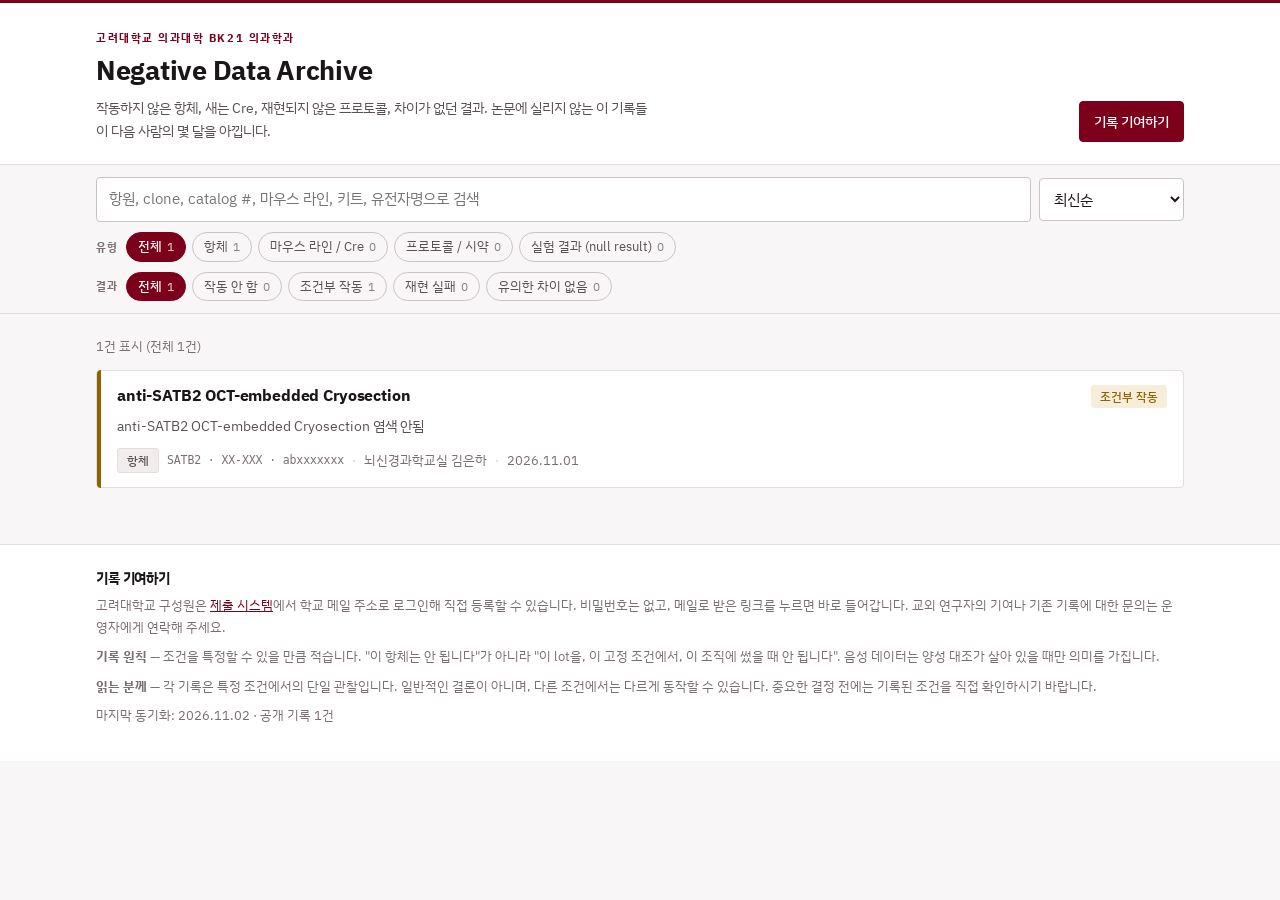
==== commit 9e8dad2f: "Recolor the archive in Korea University crimson Take the accent from #7C0019, the crimson korea.ac.k" ====
--- a/docs/index.html
+++ b/docs/index.html
@@ -8,7 +8,8 @@
 <meta property="og:title" content="Negative Data Archive">
 <meta property="og:description" content="논문에 실리지 않는 생명과학 음성 데이터를 조건과 함께 공개 기록합니다. 고려대학교 의과대학 BK21 의과학과.">
 <meta property="og:type" content="website">
-<link rel="icon" href="data:image/svg+xml,%3Csvg xmlns='http://www.w3.org/2000/svg' viewBox='0 0 32 32'%3E%3Crect width='32' height='32' rx='5' fill='%230C6B61'/%3E%3Cpath d='M8 11h16M8 16h16M8 21h9' stroke='white' stroke-width='2.4' stroke-linecap='round'/%3E%3C/svg%3E">
+<meta name="theme-color" content="#7C0019">
+<link rel="icon" href="data:image/svg+xml,%3Csvg xmlns='http://www.w3.org/2000/svg' viewBox='0 0 32 32'%3E%3Crect width='32' height='32' rx='5' fill='%237C0019'/%3E%3Cpath d='M8 11h16M8 16h16M8 21h9' stroke='white' stroke-width='2.4' stroke-linecap='round'/%3E%3C/svg%3E">
 <link rel="preconnect" href="https://fonts.gstatic.com" crossorigin>
 <link rel="stylesheet" href="https://fonts.googleapis.com/css2?family=IBM+Plex+Mono:wght@400;500&family=IBM+Plex+Sans+KR:wght@400;500;700&display=swap">
 <link rel="stylesheet" href="style.css">
--- a/docs/style.css
+++ b/docs/style.css
@@ -3,12 +3,18 @@
    replaces the index in place so the page never stacks scroll areas. */
 
 :root{
-  --paper:#F6F8F8; --surface:#FFFFFF; --surface-2:#EFF3F3;
-  --ink:#14181B; --ink-2:#4E585E; --ink-3:#7C878D;
-  --line:#DCE3E4; --line-2:#C3CDCF;
-  --accent:#0C6B61; --accent-ink:#FFFFFF; --accent-soft:#E0EFEC;
-  --o-dead:#AE3119; --o-cond:#9A6500; --o-repro:#65479A; --o-nodiff:#36689E;
-  --o-dead-soft:#F7E6E2; --o-cond-soft:#F7EEDC; --o-repro-soft:#EDE8F7; --o-nodiff-soft:#E3ECF5;
+  /* Crimson, after Korea University's own identity colour (#7C0019 on
+     korea.ac.kr). Neutrals are warmed to sit under it rather than fight it.
+     The four outcome colours stay clear of the accent: crimson is the
+     interface, and a record's result must not read as branding. */
+  --paper:#F8F6F6; --surface:#FFFFFF; --surface-2:#F1EDED;
+  --ink:#1B1618; --ink-2:#5A5053; --ink-3:#7A6E71;
+  --line:#E4DCDD; --line-2:#CDC2C4;
+  --accent:#7C0019; --accent-ink:#FFFFFF; --accent-soft:#F7E7EA;
+  --brand:#7C0019;
+  --good:#1C6B4C;
+  --o-dead:#B04420; --o-cond:#8F6200; --o-repro:#65479A; --o-nodiff:#2F6396;
+  --o-dead-soft:#F8E6DF; --o-cond-soft:#F6EEDA; --o-repro-soft:#EDE8F7; --o-nodiff-soft:#E3ECF5;
   --sans:"IBM Plex Sans KR","Apple SD Gothic Neo","Noto Sans KR",system-ui,sans-serif;
   --mono:"IBM Plex Mono",ui-monospace,SFMono-Regular,Menlo,monospace;
   --gut-l:max(16px,env(safe-area-inset-left,0px));
@@ -17,22 +23,26 @@
 }
 @media (prefers-color-scheme: dark){
   :root:not([data-theme="light"]){
-    --paper:#111517; --surface:#181D1F; --surface-2:#1F2528;
-    --ink:#E7ECED; --ink-2:#9BA6AB; --ink-3:#77838A;
-    --line:#2A3135; --line-2:#3A4348;
-    --accent:#4FB5A6; --accent-ink:#0B1A18; --accent-soft:#16312D;
-    --o-dead:#E5836C; --o-cond:#D4A449; --o-repro:#A890DD; --o-nodiff:#79A9DB;
-    --o-dead-soft:#32201C; --o-cond-soft:#302715; --o-repro-soft:#272036; --o-nodiff-soft:#1C2731;
+    --paper:#151113; --surface:#1D1819; --surface-2:#262021;
+    --ink:#EDE7E8; --ink-2:#A99EA1; --ink-3:#8E8285;
+    --line:#332B2D; --line-2:#453B3E;
+    --accent:#EE8299; --accent-ink:#2A0009; --accent-soft:#3A1620;
+    --brand:#A3122F;
+    --good:#57C79A;
+    --o-dead:#E8906B; --o-cond:#D4A449; --o-repro:#AE94E0; --o-nodiff:#7FADDE;
+    --o-dead-soft:#33211A; --o-cond-soft:#302715; --o-repro-soft:#272036; --o-nodiff-soft:#1C2731;
     color-scheme:dark;
   }
 }
 :root[data-theme="dark"]{
-  --paper:#111517; --surface:#181D1F; --surface-2:#1F2528;
-  --ink:#E7ECED; --ink-2:#9BA6AB; --ink-3:#77838A;
-  --line:#2A3135; --line-2:#3A4348;
-  --accent:#4FB5A6; --accent-ink:#0B1A18; --accent-soft:#16312D;
-  --o-dead:#E5836C; --o-cond:#D4A449; --o-repro:#A890DD; --o-nodiff:#79A9DB;
-  --o-dead-soft:#32201C; --o-cond-soft:#302715; --o-repro-soft:#272036; --o-nodiff-soft:#1C2731;
+  --paper:#151113; --surface:#1D1819; --surface-2:#262021;
+  --ink:#EDE7E8; --ink-2:#A99EA1; --ink-3:#8E8285;
+  --line:#332B2D; --line-2:#453B3E;
+  --accent:#EE8299; --accent-ink:#2A0009; --accent-soft:#3A1620;
+  --brand:#A3122F;
+  --good:#57C79A;
+  --o-dead:#E8906B; --o-cond:#D4A449; --o-repro:#AE94E0; --o-nodiff:#7FADDE;
+  --o-dead-soft:#33211A; --o-cond-soft:#302715; --o-repro-soft:#272036; --o-nodiff-soft:#1C2731;
   color-scheme:dark;
 }
 
@@ -55,7 +65,7 @@
 .tnum{font-variant-numeric:tabular-nums}
 
 /* ---- masthead ---- */
-.masthead{background:var(--surface);border-bottom:1px solid var(--line)}
+.masthead{background:var(--surface);border-top:3px solid var(--brand);border-bottom:1px solid var(--line)}
 .masthead .wrap{padding-block:26px 22px;display:flex;flex-wrap:wrap;gap:18px;align-items:flex-end;justify-content:space-between}
 .brand{min-width:0;max-width:62ch}
 .eyebrow{font-size:11px;letter-spacing:0.14em;text-transform:uppercase;color:var(--accent);font-weight:700}
@@ -161,7 +171,7 @@
 .thumb button{width:100%;border:0;border-top:1px solid var(--line);background:transparent;color:var(--o-dead);cursor:pointer;font-size:12.5px;padding:5px}
 .form-actions{display:flex;gap:10px;align-items:center;flex-wrap:wrap;margin-top:28px;padding-top:18px;border-top:1px solid var(--line)}
 .err{color:var(--o-dead);font-size:13.5px}
-.ok{color:var(--accent);font-size:13.5px}
+.ok{color:var(--good);font-size:13.5px}
 
 /* ---- sign in ---- */
 .signin{max-width:460px;margin-inline:auto}
